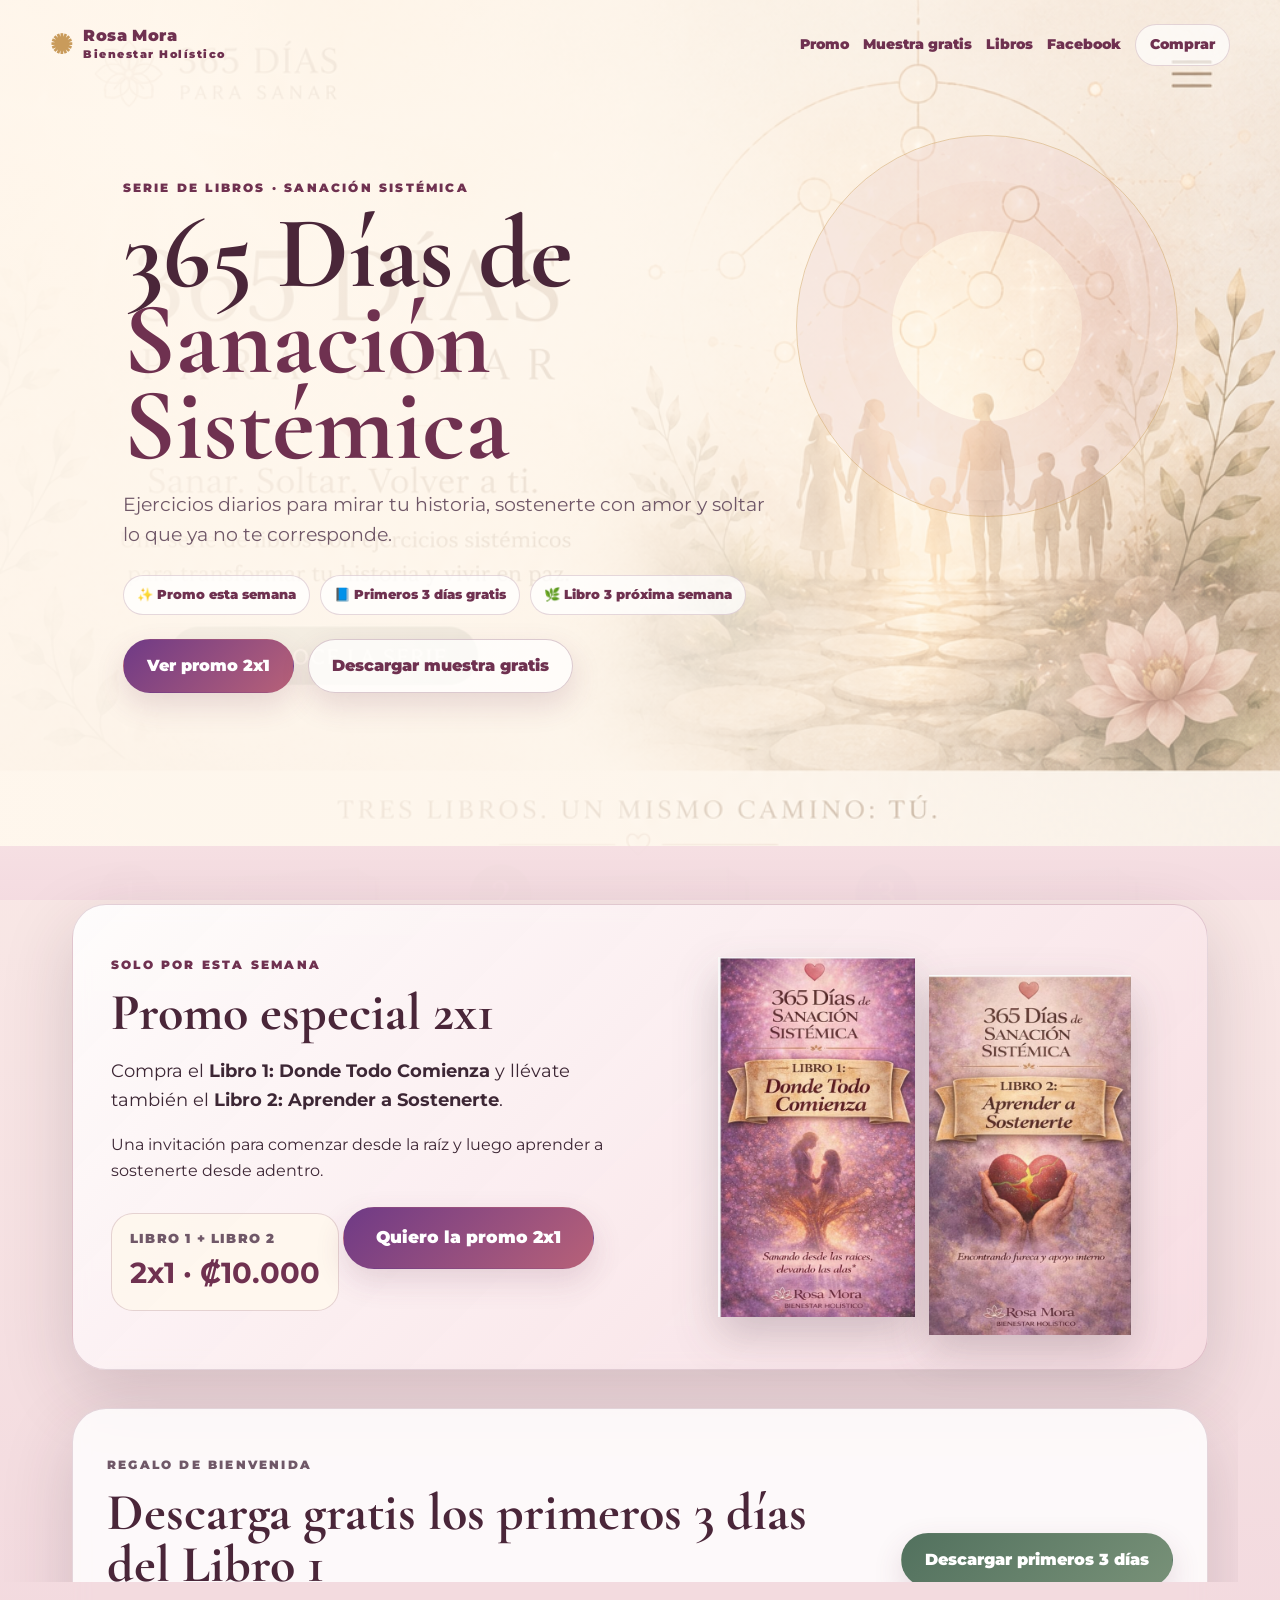
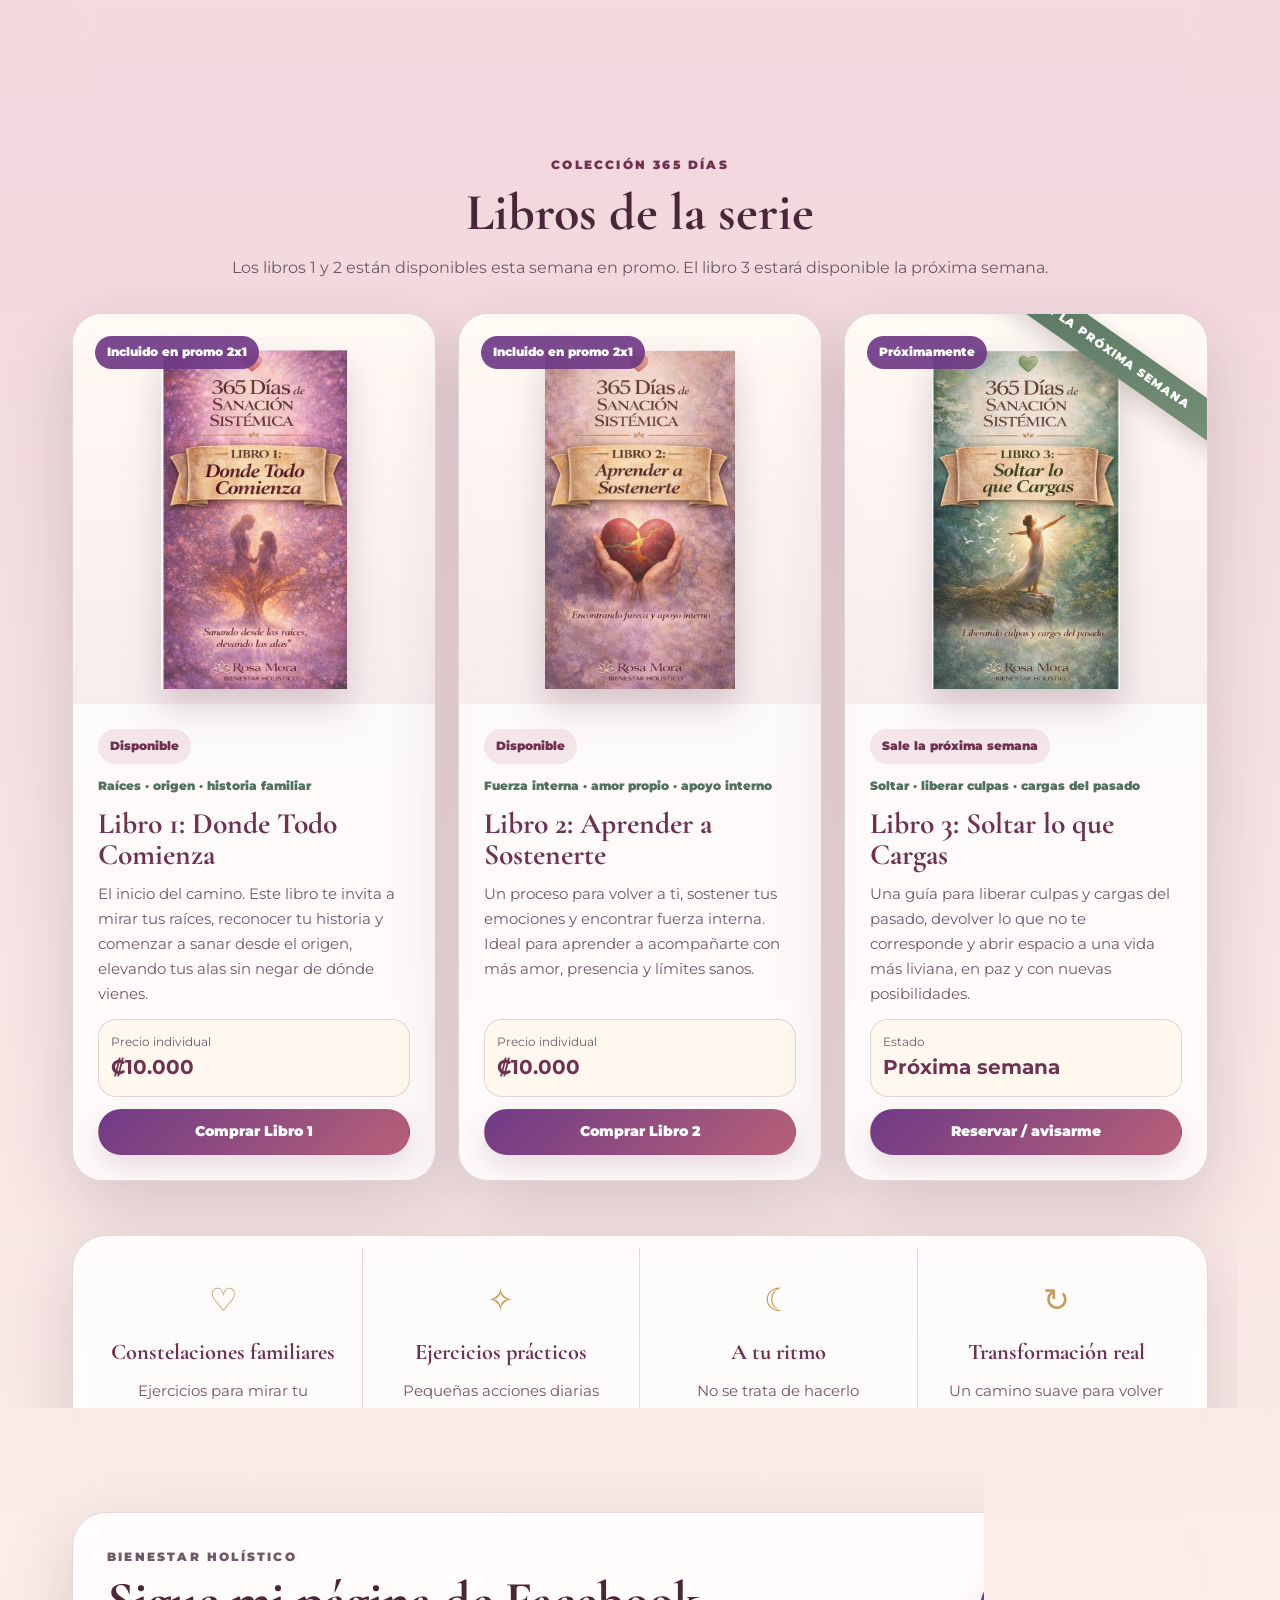
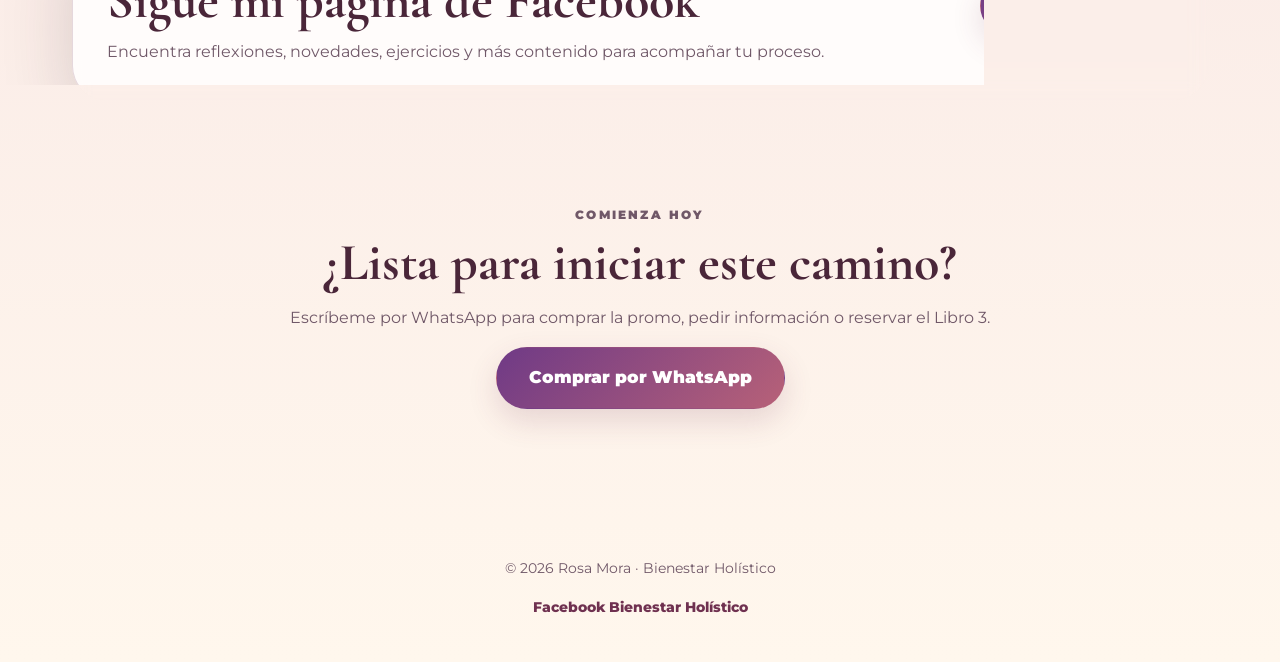
==== index.html @ e64aa554 "Add files via upload" ====
<!DOCTYPE html>
<html lang="es">
<head>
  <meta charset="UTF-8" />
  <meta name="viewport" content="width=device-width, initial-scale=1.0" />
  <title>365 Días de Sanación Sistémica | Rosa Mora</title>
  <link rel="preconnect" href="https://fonts.googleapis.com">
  <link rel="preconnect" href="https://fonts.gstatic.com" crossorigin>
  <link href="https://fonts.googleapis.com/css2?family=Cormorant+Garamond:wght@600;700&family=Montserrat:wght@400;500;600;700;800&display=swap" rel="stylesheet">
  <link rel="stylesheet" href="styles.css" />
</head>
<body>
  <header class="hero" id="inicio">
    <nav class="topbar">
      <div class="brand"><span class="brand-icon">✺</span><span>Rosa Mora<br><small>Bienestar Holístico</small></span></div>
      <div class="nav-links">
        <a href="#promo">Promo</a>
        <a href="#muestra">Muestra gratis</a>
        <a href="#libros">Libros</a>
        <a href="#facebook">Facebook</a>
        <a href="#comprar" class="nav-cta">Comprar</a>
      </div>
    </nav>

    <section class="hero-content">
      <p class="eyebrow">Serie de libros · Sanación sistémica</p>
      <h1>365 Días de<br><span>Sanación Sistémica</span></h1>
      <p class="subtitle">Ejercicios diarios para mirar tu historia, sostenerte con amor y soltar lo que ya no te corresponde.</p>
      <div class="hero-badges">
        <span>✨ Promo esta semana</span>
        <span>📘 Primeros 3 días gratis</span>
        <span>🌿 Libro 3 próxima semana</span>
      </div>
      <div class="hero-actions">
        <a href="#promo" class="btn primary">Ver promo 2x1</a>
        <a href="assets/primeros-3-dias-libro1.pdf" download class="btn soft">Descargar muestra gratis</a>
      </div>
    </section>
  </header>

  <main>
    <section id="promo" class="promo-section section-card">
      <div class="promo-copy">
        <p class="eyebrow">Solo por esta semana</p>
        <h2>Promo especial 2x1</h2>
        <p class="promo-main">Compra el <strong>Libro 1: Donde Todo Comienza</strong> y llévate también el <strong>Libro 2: Aprender a Sostenerte</strong>.</p>
        <p>Una invitación para comenzar desde la raíz y luego aprender a sostenerte desde adentro.</p>
        <div class="promo-price"><span>Libro 1 + Libro 2</span><strong>2x1 · ₡10.000</strong></div>
        <a id="promoWhatsapp" class="btn primary large" target="_blank" rel="noopener">Quiero la promo 2x1</a>
      </div>
      <div class="promo-books">
        <img src="assets/libro1.png" alt="Portada Libro 1: Donde Todo Comienza">
        <img src="assets/libro2.png" alt="Portada Libro 2: Aprender a Sostenerte">
      </div>
    </section>

    <section id="muestra" class="sample-section section-card">
      <div>
        <p class="eyebrow">Regalo de bienvenida</p>
        <h2>Descarga gratis los primeros 3 días del Libro 1</h2>
        <p>Esta semana tienes disponibles los primeros 3 días de <strong>Donde Todo Comienza</strong>, para que conozcas el proceso y empieces este camino de sanación a tu ritmo.</p>
      </div>
      <a class="btn download" href="assets/primeros-3-dias-libro1.pdf" download>Descargar primeros 3 días</a>
    </section>

    <section class="section-heading" id="libros">
      <p class="eyebrow">Colección 365 días</p>
      <h2>Libros de la serie</h2>
      <p>Los libros 1 y 2 están disponibles esta semana en promo. El libro 3 estará disponible la próxima semana.</p>
    </section>

    <section class="books-grid" id="booksGrid" aria-label="Catálogo de libros"></section>

    <section id="beneficios" class="benefits section-card">
      <article><span>♡</span><h3>Constelaciones familiares</h3><p>Ejercicios para mirar tu historia con amor y respeto.</p></article>
      <article><span>✧</span><h3>Ejercicios prácticos</h3><p>Pequeñas acciones diarias para integrar cada tema.</p></article>
      <article><span>☾</span><h3>A tu ritmo</h3><p>No se trata de hacerlo perfecto, sino de hacerlo real.</p></article>
      <article><span>↻</span><h3>Transformación real</h3><p>Un camino suave para volver a ti.</p></article>
    </section>

    <section id="facebook" class="facebook-section section-card">
      <div>
        <p class="eyebrow">Bienestar Holístico</p>
        <h2>Sigue mi página de Facebook</h2>
        <p>Encuentra reflexiones, novedades, ejercicios y más contenido para acompañar tu proceso.</p>
      </div>
      <a class="btn facebook facebookLink" href="https://www.facebook.com/encuentrabienestarsantaana/" target="_blank" rel="noopener">Visitar Facebook</a>
    </section>

    <section id="comprar" class="contact">
      <p class="eyebrow">Comienza hoy</p>
      <h2>¿Lista para iniciar este camino?</h2>
      <p>Escríbeme por WhatsApp para comprar la promo, pedir información o reservar el Libro 3.</p>
      <a id="mainWhatsapp" class="btn primary large" target="_blank" rel="noopener">Comprar por WhatsApp</a>
    </section>
  </main>

  <footer>
    <p>© 2026 Rosa Mora · Bienestar Holístico</p>
    <p><a class="facebookLink footer-link" href="https://www.facebook.com/encuentrabienestarsantaana/" target="_blank" rel="noopener">Facebook Bienestar Holístico</a></p>
  </footer>

  <script src="app.js"></script>
</body>
</html>
---- styles.css ----
:root{
  --cream:#fff7ed; --paper:#fffaf3; --blush:#f0d0d5; --rose:#b76178; --rose-dark:#6f3150;
  --purple:#6f3a86; --sage:#789178; --sage-dark:#52715e; --gold:#c99b5b; --ink:#3d2735; --muted:#705868;
  --card:rgba(255,255,255,.82); --line:rgba(111,49,80,.18); --shadow:0 24px 70px rgba(61,39,53,.18);
}
*{box-sizing:border-box} html{scroll-behavior:smooth} body{margin:0;font-family:Montserrat,Arial,sans-serif;color:var(--ink);line-height:1.65;background:linear-gradient(180deg,#fff7ed,#f2d8de 45%,#fff7ed)}
body:before{content:"";position:fixed;inset:0;z-index:-2;background:url('assets/fondo-365-dias.png') top center/cover no-repeat;opacity:.18}
body:after{content:"";position:fixed;inset:0;z-index:-1;background:radial-gradient(circle at 15% 8%,rgba(255,255,255,.78),transparent 30%),linear-gradient(180deg,rgba(255,247,237,.70),rgba(255,247,237,.94) 55%,rgba(243,218,224,.9));pointer-events:none}
a{color:inherit} h1,h2,h3{font-family:'Cormorant Garamond',serif}
.hero{min-height:94vh;position:relative;padding:24px;overflow:hidden;background:linear-gradient(90deg,rgba(255,247,237,.96) 0%,rgba(255,247,237,.85) 48%,rgba(255,247,237,.30) 100%),url('assets/fondo-365-dias.png') center top/cover no-repeat}
.hero:after{content:"";position:absolute;right:8%;top:16%;width:380px;height:380px;border:1px solid rgba(201,155,91,.45);border-radius:50%;box-shadow:inset 0 0 0 45px rgba(255,255,255,.12),inset 0 0 0 95px rgba(183,97,120,.10)}
.topbar{max-width:1180px;margin:auto;display:flex;align-items:center;justify-content:space-between;gap:20px;position:relative;z-index:2}.brand{display:flex;align-items:center;gap:10px;color:var(--rose-dark);font-weight:900;letter-spacing:.4px;line-height:1.05}.brand small{font-size:.68rem;letter-spacing:1.5px}.brand-icon{color:var(--gold);font-size:1.7rem}.nav-links{display:flex;gap:14px;flex-wrap:wrap;align-items:center}.nav-links a{text-decoration:none;font-weight:900;color:var(--rose-dark);font-size:.9rem}.nav-cta{border:1px solid var(--line);background:rgba(255,255,255,.66);border-radius:999px;padding:8px 14px}
.hero-content{max-width:760px;margin:112px auto 40px 8%;position:relative;z-index:2}.eyebrow{text-transform:uppercase;letter-spacing:2.2px;color:var(--rose-dark);font-size:.75rem;font-weight:900}h1{font-size:clamp(3.4rem,8vw,6.7rem);line-height:.84;margin:8px 0 22px;color:#4a2639}h1 span{color:var(--rose-dark)}.subtitle{font-size:1.16rem;max-width:650px;color:var(--muted)}.hero-badges{display:flex;gap:10px;flex-wrap:wrap;margin:24px 0}.hero-badges span{background:rgba(255,255,255,.76);border:1px solid var(--line);border-radius:999px;padding:8px 13px;font-size:.82rem;font-weight:900;color:var(--rose-dark)}.hero-actions{display:flex;gap:14px;flex-wrap:wrap;margin-top:18px}
.btn{display:inline-flex;align-items:center;justify-content:center;text-decoration:none;border-radius:999px;padding:13px 23px;font-weight:900;border:1px solid transparent;box-shadow:0 12px 30px rgba(111,49,80,.16);transition:.2s}.btn:hover{transform:translateY(-2px);box-shadow:var(--shadow)}.primary{background:linear-gradient(135deg,var(--purple),var(--rose));color:white}.soft{background:rgba(255,255,255,.72);color:var(--rose-dark);border-color:rgba(111,49,80,.25)}.download{background:linear-gradient(135deg,var(--sage-dark),var(--sage));color:white}.large{padding:16px 32px;font-size:1.05rem}.small{padding:10px 16px;font-size:.88rem}
main{max-width:1180px;margin:auto;padding:58px 22px}.section-card{background:var(--card);border:1px solid var(--line);border-radius:34px;box-shadow:var(--shadow);backdrop-filter:blur(8px)}.promo-section{display:grid;grid-template-columns:1.05fr .95fr;gap:28px;align-items:center;padding:38px;margin-bottom:38px;background:linear-gradient(135deg,rgba(255,255,255,.86),rgba(247,220,226,.80))}.promo-section h2,.sample-section h2,.facebook-section h2,.contact h2,.section-heading h2{font-size:clamp(2.1rem,5vw,3.25rem);line-height:1;margin:8px 0 12px;color:#4a2639}.promo-main{font-size:1.1rem}.promo-price{display:inline-grid;gap:0;background:rgba(255,247,237,.86);border:1px solid var(--line);border-radius:22px;padding:14px 18px;margin:12px 0 20px}.promo-price span{font-size:.8rem;font-weight:900;color:var(--muted);text-transform:uppercase;letter-spacing:1.2px}.promo-price strong{font-size:1.8rem;color:var(--rose-dark)}.promo-books{display:flex;justify-content:center;align-items:flex-end;gap:14px}.promo-books img{height:360px;max-width:48%;object-fit:contain;filter:drop-shadow(0 18px 22px rgba(61,39,53,.22))}.promo-books img:nth-child(2){transform:translateY(18px)}
.sample-section{display:grid;grid-template-columns:1.3fr auto;gap:22px;align-items:center;padding:34px;margin-bottom:44px}.sample-section p{color:var(--muted)}.section-heading{text-align:center;max-width:820px;margin:0 auto 32px}.section-heading p:not(.eyebrow){color:var(--muted)}
.books-grid{display:grid;grid-template-columns:repeat(3,1fr);gap:22px;margin-bottom:54px}.book-card{background:rgba(255,255,255,.82);border:1px solid var(--line);border-radius:30px;overflow:hidden;box-shadow:var(--shadow);display:flex;flex-direction:column;position:relative}.book-card.coming-soon:after{content:"SALE LA PRÓXIMA SEMANA";position:absolute;top:18px;right:-48px;background:linear-gradient(135deg,var(--sage-dark),var(--sage));color:#fff;padding:8px 48px;font-size:.72rem;font-weight:900;letter-spacing:.8px;transform:rotate(35deg);box-shadow:0 8px 22px rgba(61,39,53,.20)}.book-image-wrap{min-height:390px;padding:30px 26px 10px;display:flex;align-items:center;justify-content:center;background:linear-gradient(180deg,rgba(255,250,243,.92),rgba(240,208,213,.34));position:relative}.book-image-wrap img{max-width:100%;height:340px;object-fit:contain;filter:drop-shadow(0 18px 18px rgba(61,39,53,.20))}.book-badge{position:absolute;left:22px;top:22px;background:rgba(111,58,134,.92);color:#fff;border-radius:999px;padding:7px 12px;font-size:.72rem;font-weight:900;z-index:1}.book-content{padding:25px;display:flex;flex-direction:column;gap:12px;flex:1}.book-status{align-self:flex-start;background:rgba(183,97,120,.14);color:var(--rose-dark);border-radius:999px;padding:7px 12px;font-size:.78rem;font-weight:900}.book-theme{font-size:.78rem;font-weight:900;color:var(--sage-dark)}.book-content h3{font-size:1.85rem;line-height:1.05;margin:0;color:var(--rose-dark)}.book-content p{margin:0;color:var(--muted);font-size:.94rem}.prices{display:grid;grid-template-columns:1fr;gap:10px;margin-top:auto}.prices div{background:rgba(255,247,237,.88);border:1px solid var(--line);border-radius:18px;padding:12px}.prices small{display:block;color:var(--muted);font-size:.75rem}.prices strong{color:var(--rose-dark);font-size:1.25rem}
.benefits{display:grid;grid-template-columns:repeat(4,1fr);gap:0;margin:0 0 45px;padding:12px}.benefits article{padding:26px;text-align:center;border-right:1px solid var(--line)}.benefits article:last-child{border-right:0}.benefits span{font-size:2rem;color:var(--gold)}.benefits h3{font-size:1.4rem;color:var(--rose-dark);margin:8px 0}.benefits p{margin:0;color:var(--muted);font-size:.92rem}.facebook-section{display:grid;grid-template-columns:1.3fr auto;gap:24px;align-items:center;padding:34px;margin:0 0 45px}.facebook-section p{color:var(--muted);margin:0}.btn.facebook{background:linear-gradient(135deg,#6f3a86,#b76178);color:white;white-space:nowrap}.contact{text-align:center;max-width:820px;margin:0 auto;padding:48px 24px}.contact p{color:var(--muted)}footer{text-align:center;padding:28px;color:var(--muted);font-size:.9rem}.footer-link{color:var(--rose-dark);font-weight:800;text-decoration:none}
@media(max-width:900px){.hero-content{margin-left:auto;text-align:center}.hero-actions,.hero-badges{justify-content:center}.promo-section,.sample-section,.facebook-section{grid-template-columns:1fr;text-align:center}.books-grid{grid-template-columns:1fr}.benefits{grid-template-columns:1fr 1fr}.benefits article:nth-child(2){border-right:0}.benefits article{border-bottom:1px solid var(--line)}.topbar{flex-direction:column}.nav-links{justify-content:center}.promo-books img{height:300px}.btn.facebook{white-space:normal}}
@media(max-width:560px){.hero{padding:18px}.nav-links{gap:10px}.benefits{grid-template-columns:1fr}.benefits article{border-right:0}.book-image-wrap{min-height:320px}.book-image-wrap img{height:285px}.promo-books{gap:6px}.promo-books img{height:235px}.sample-section,.promo-section{padding:26px 18px}}
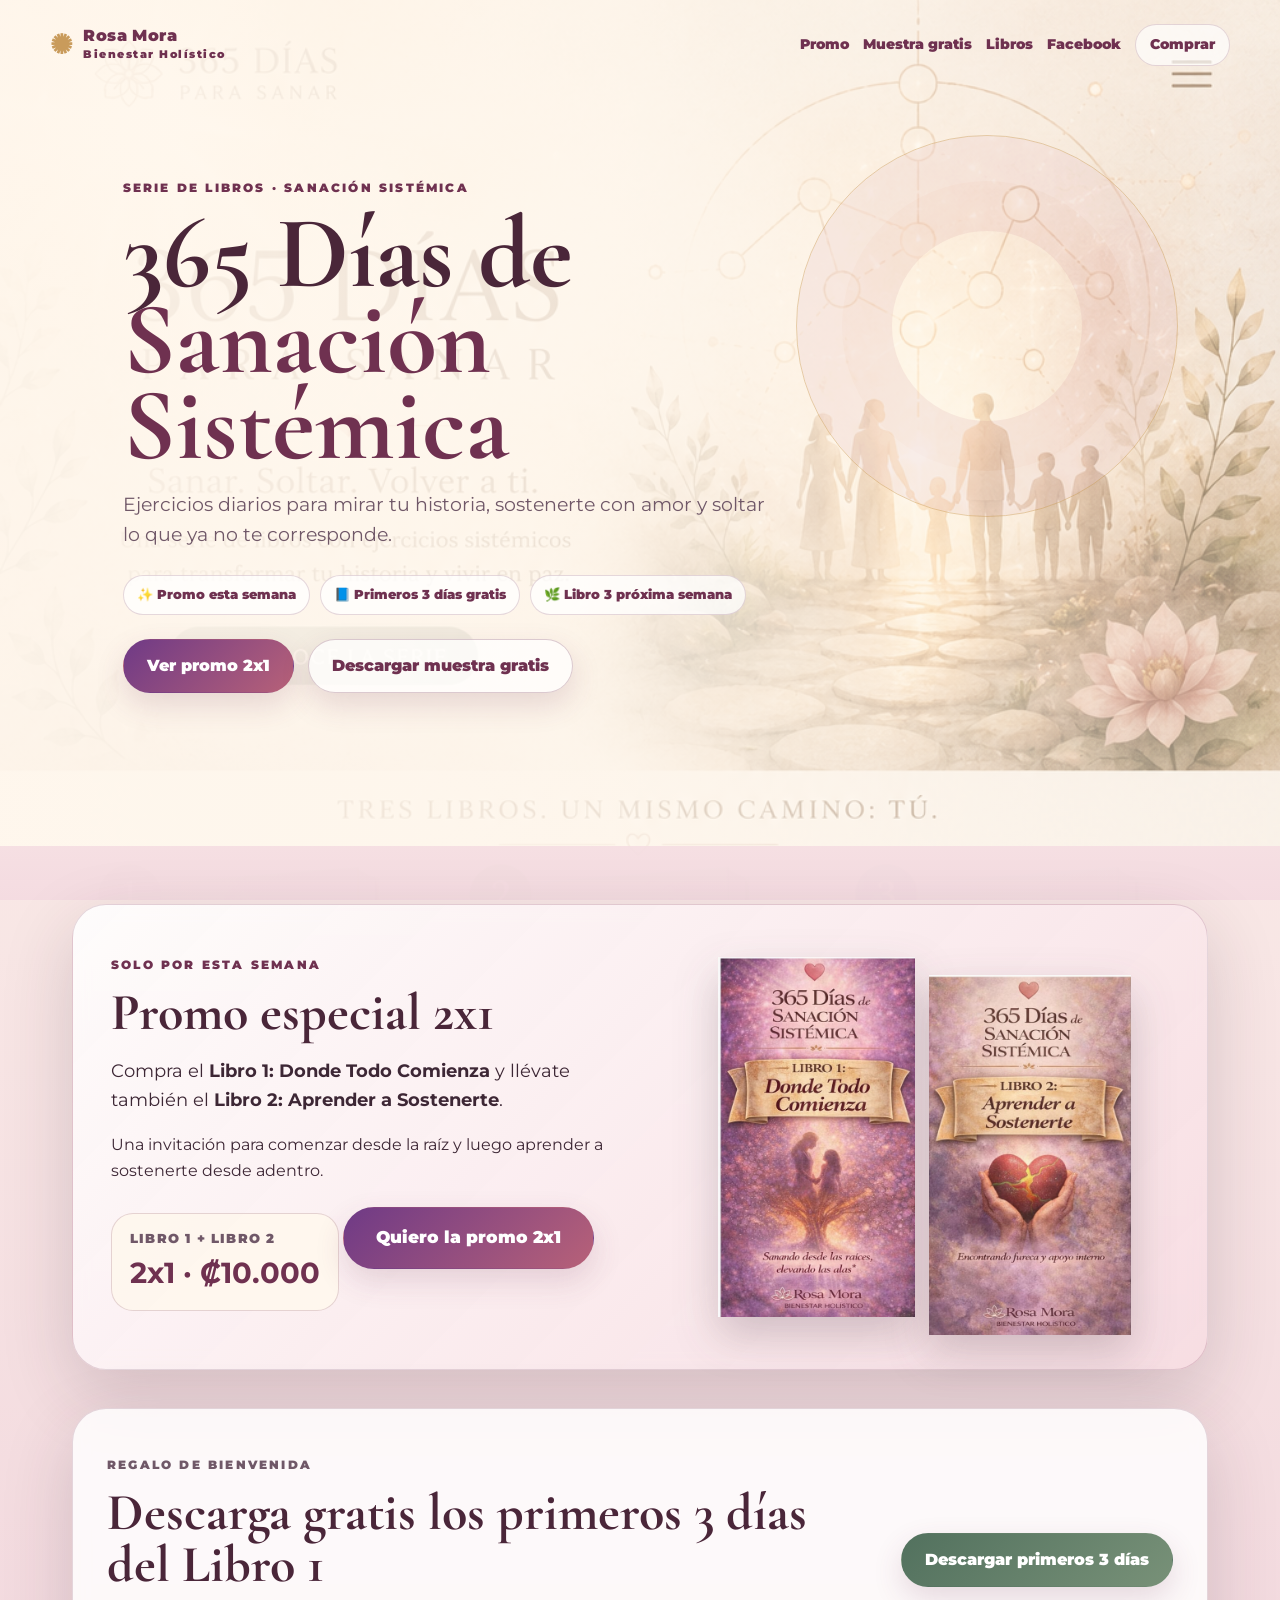
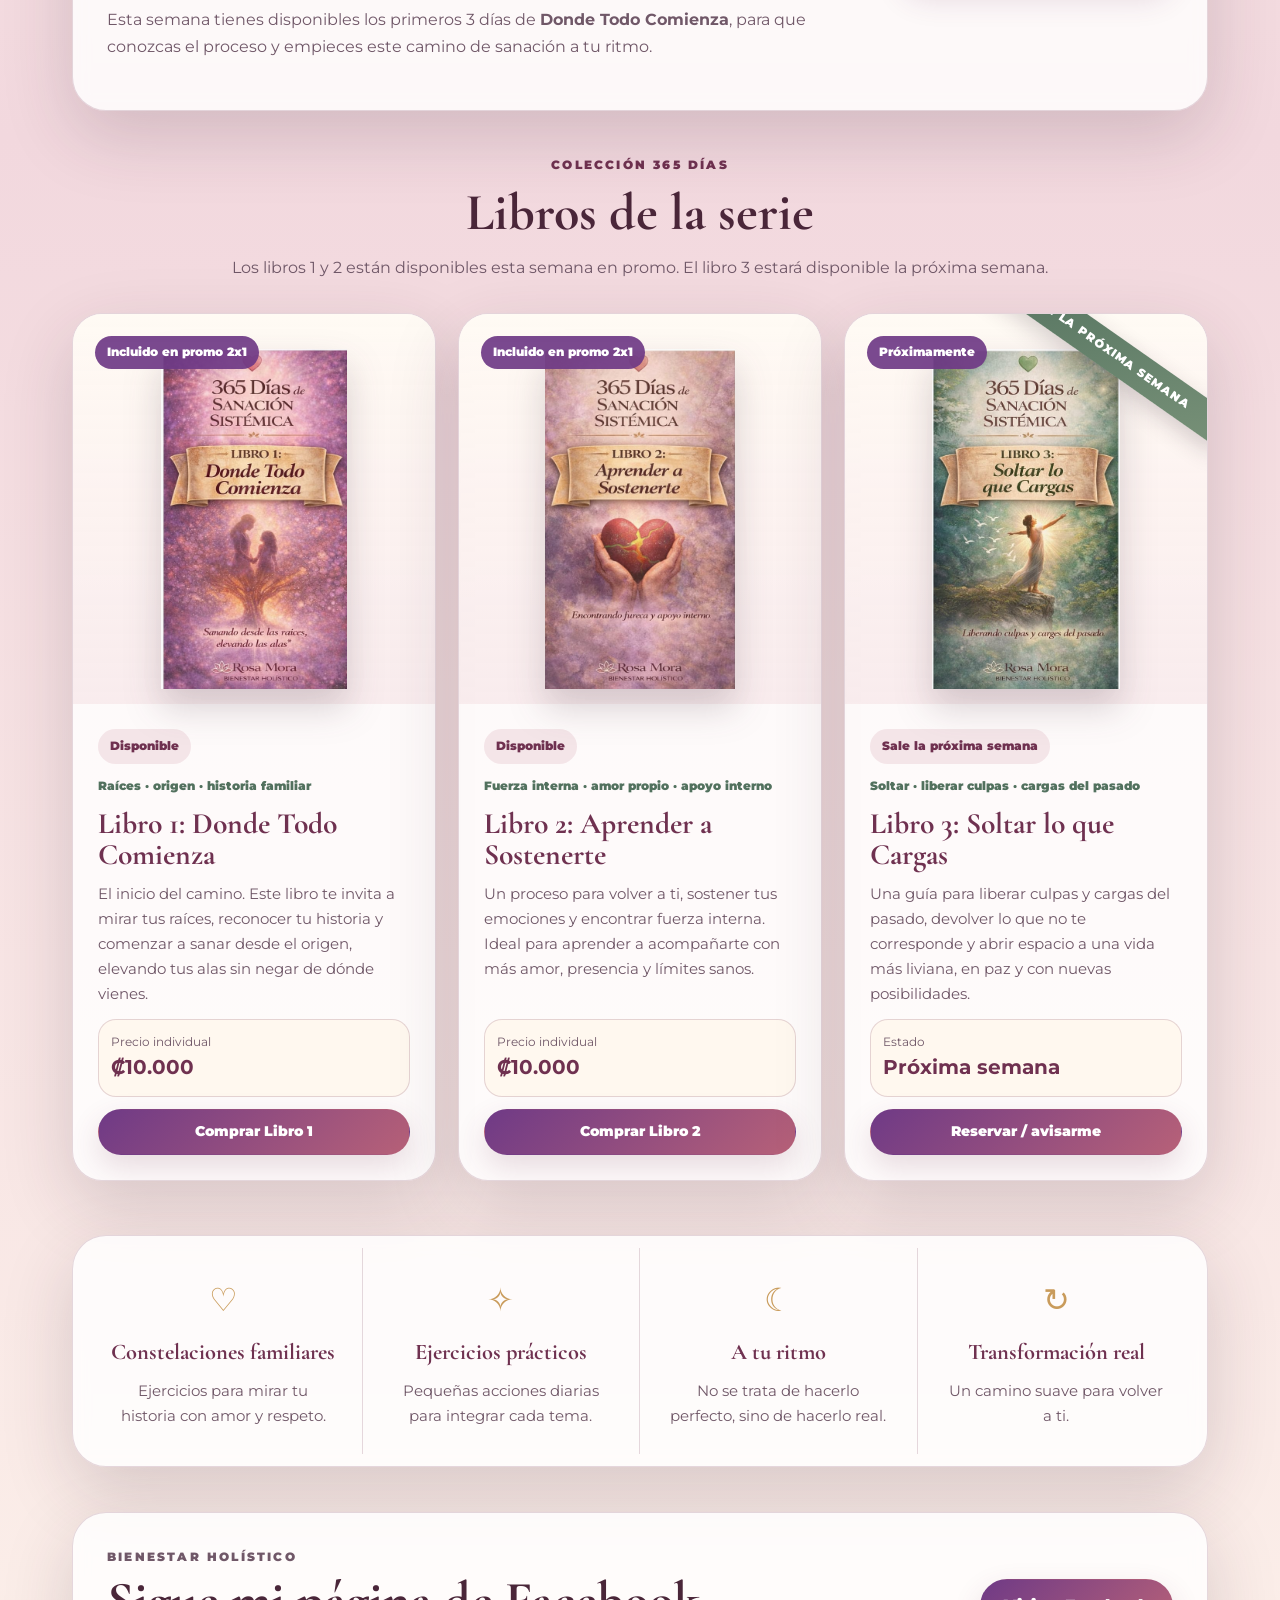
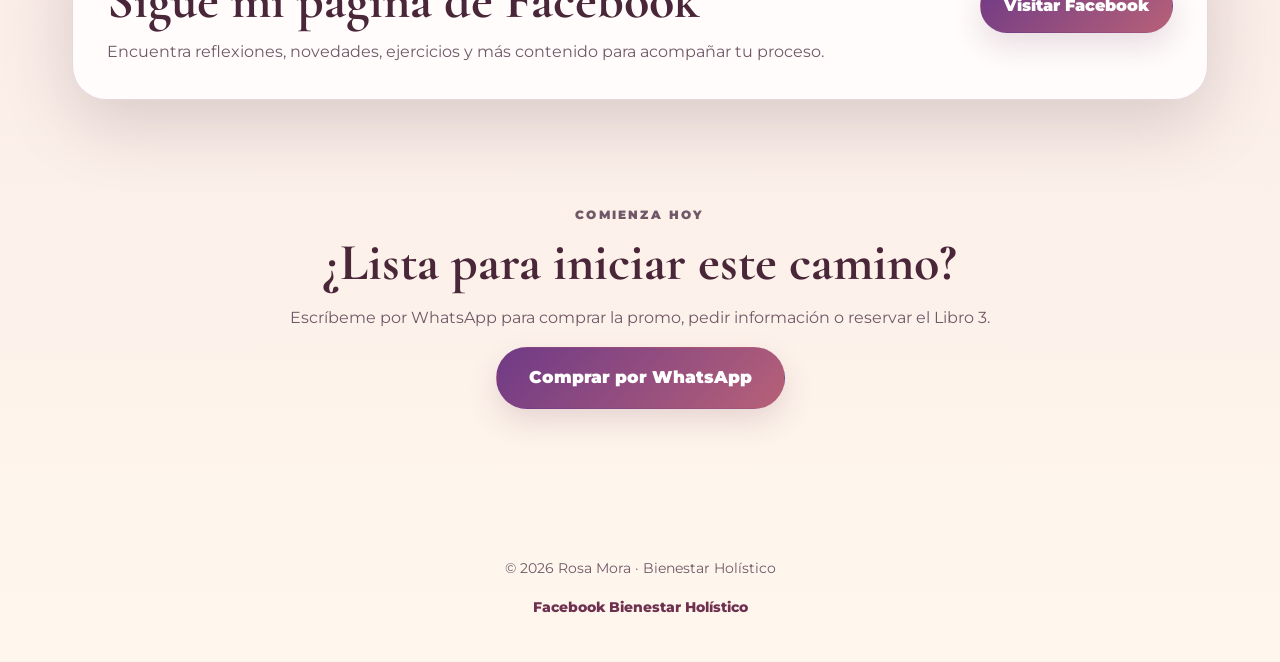
==== commit 7b873a7b: "Add files via upload" ====
--- a/index.html
+++ b/index.html
@@ -33,7 +33,7 @@
       </div>
       <div class="hero-actions">
         <a href="#promo" class="btn primary">Ver promo 2x1</a>
-        <a href="assets/primeros-3-dias-libro1.pdf" download class="btn soft">Descargar muestra gratis</a>
+        <a href="https://github.com/rosmorro/bienestarholistico-365-dias-para-sanar-/blob/main/Libro%201%20-%20Primeros%203%20Dias%20-%20Donde%20todo%20Comienza_compressed.pdf" download class="btn soft">Descargar muestra gratis</a>
       </div>
     </section>
   </header>
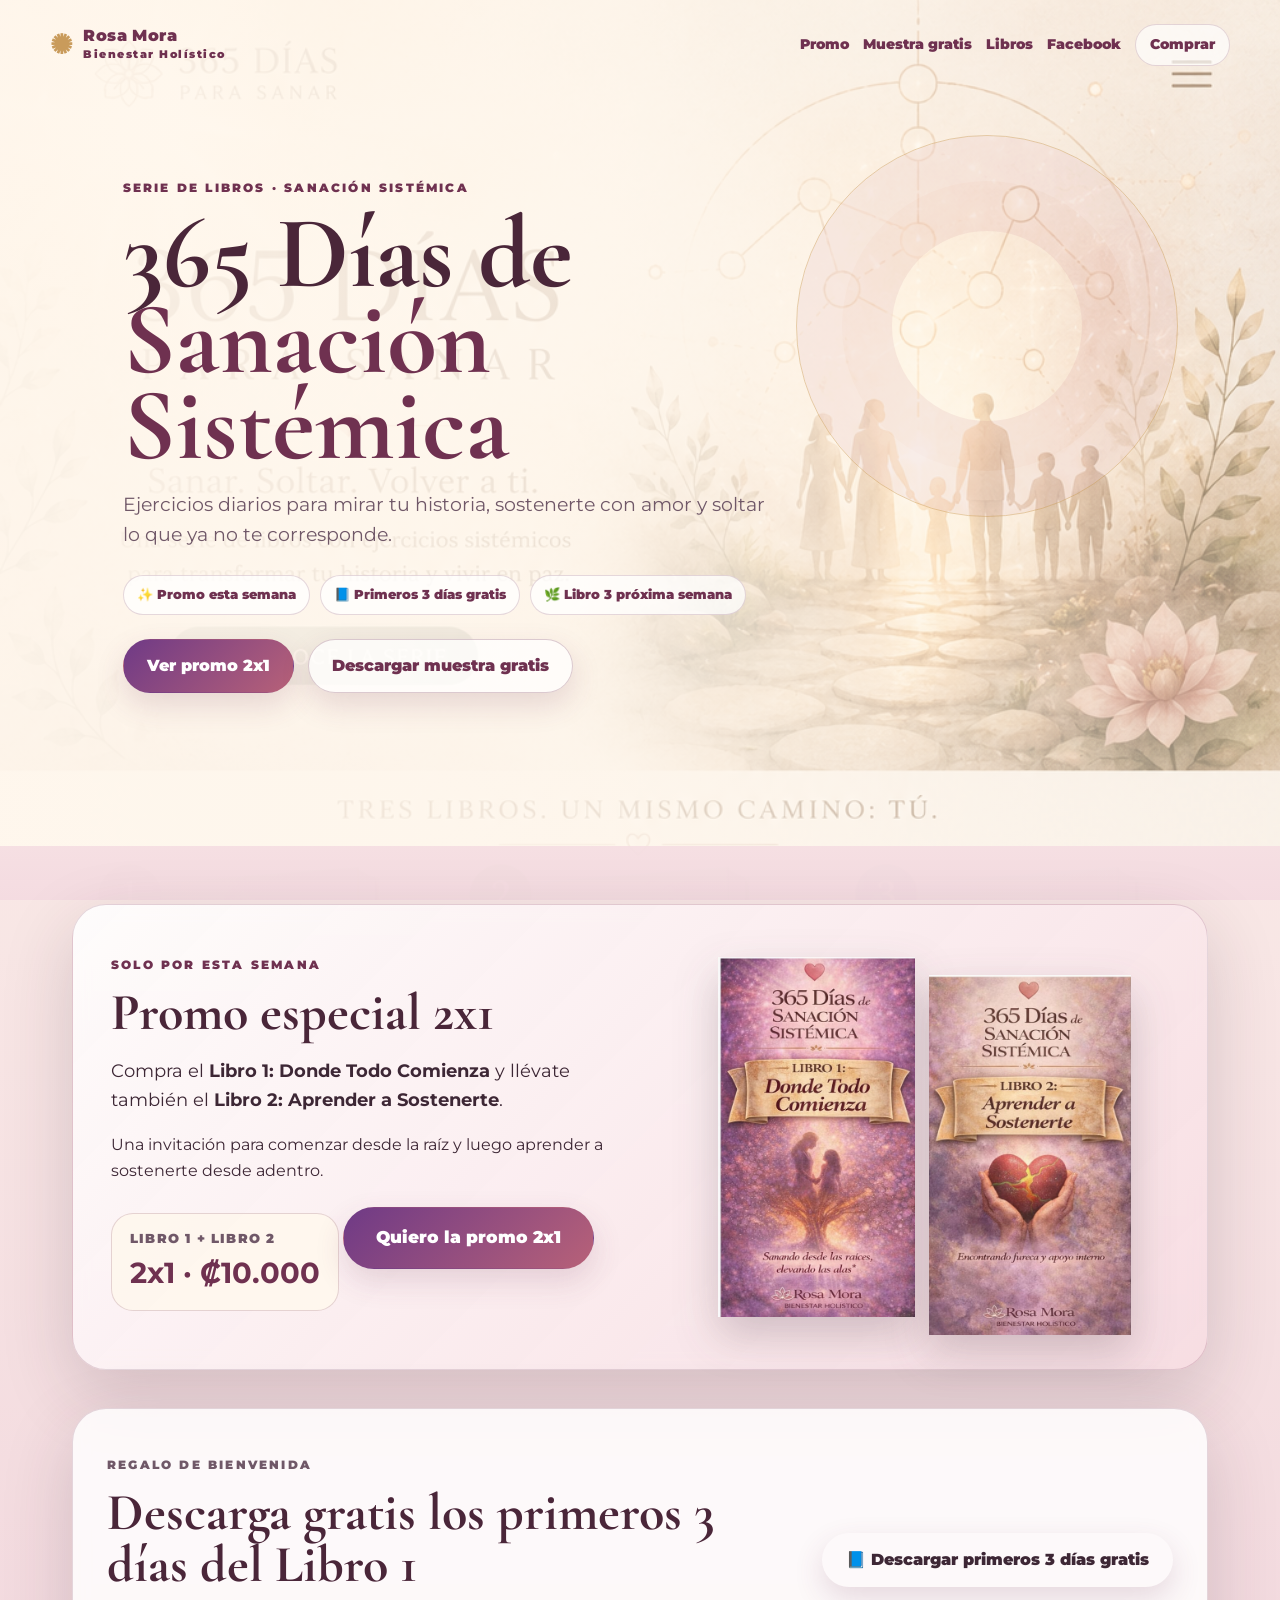
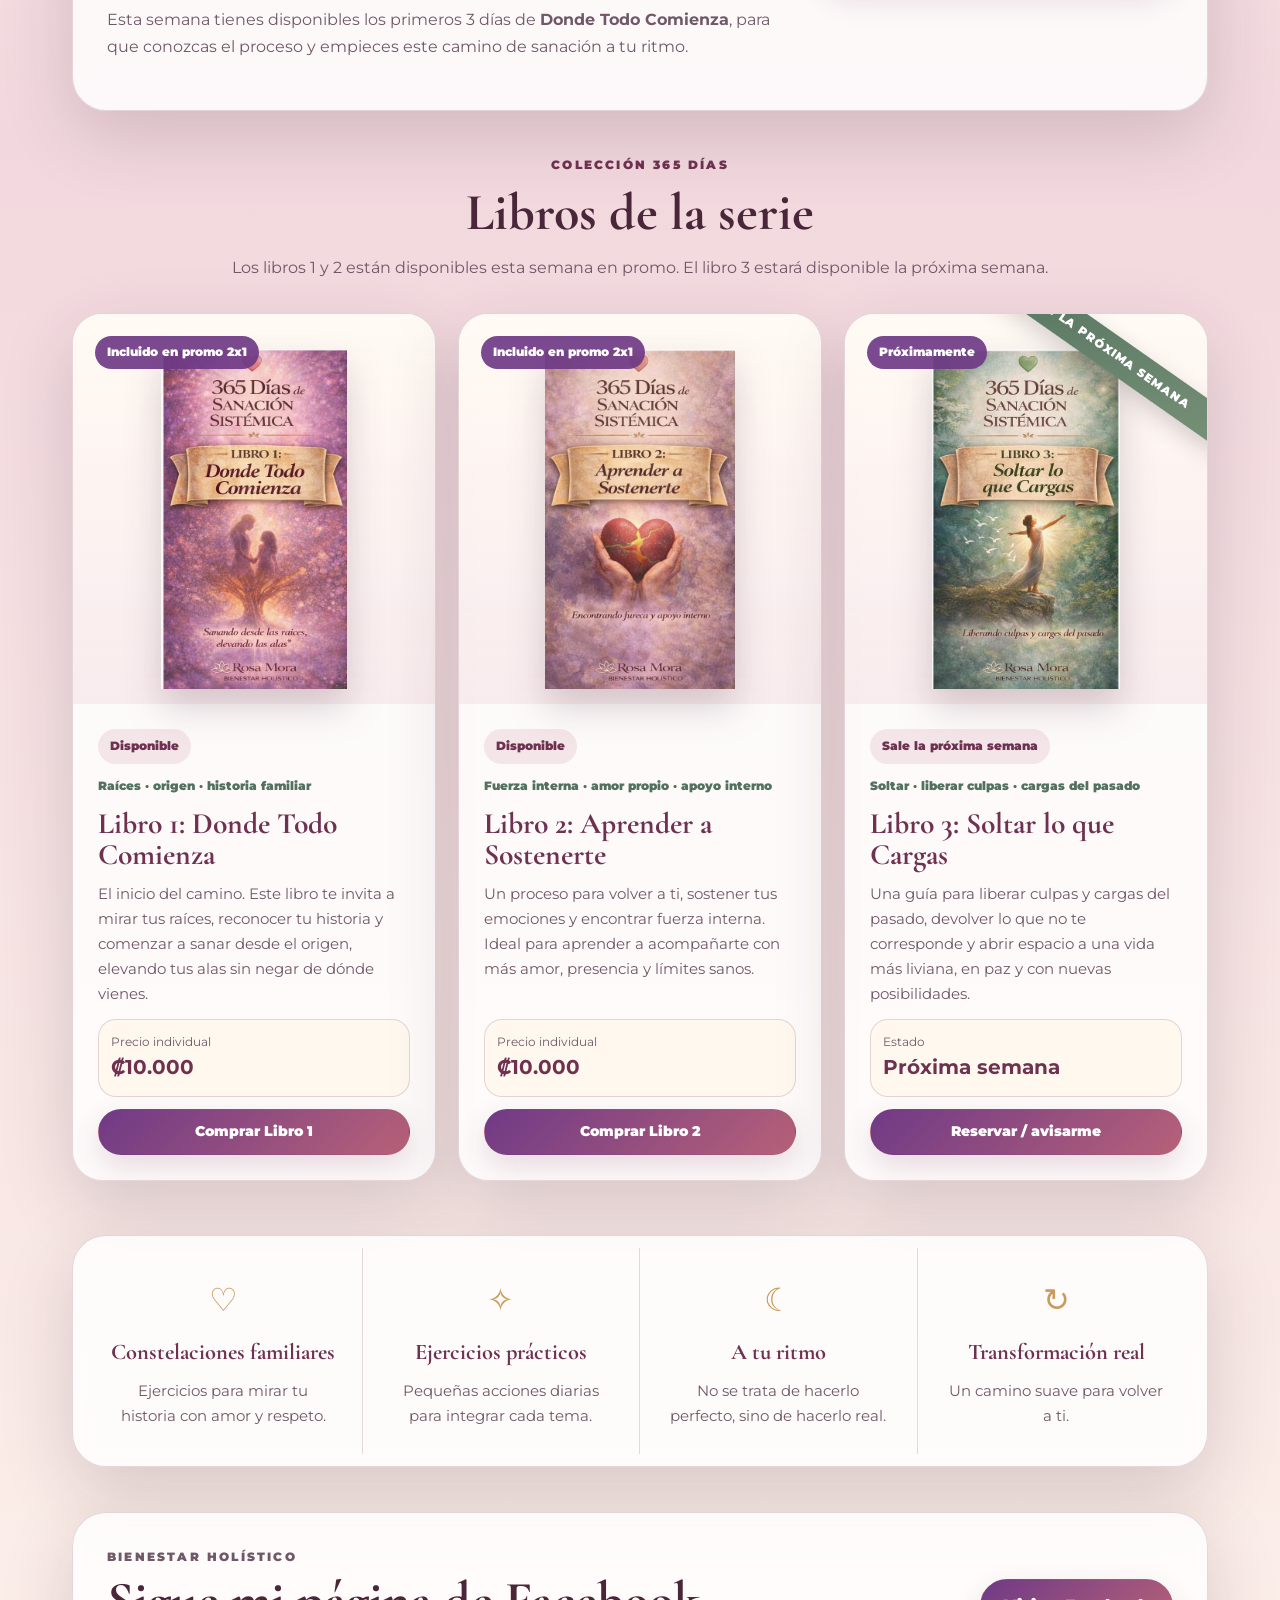
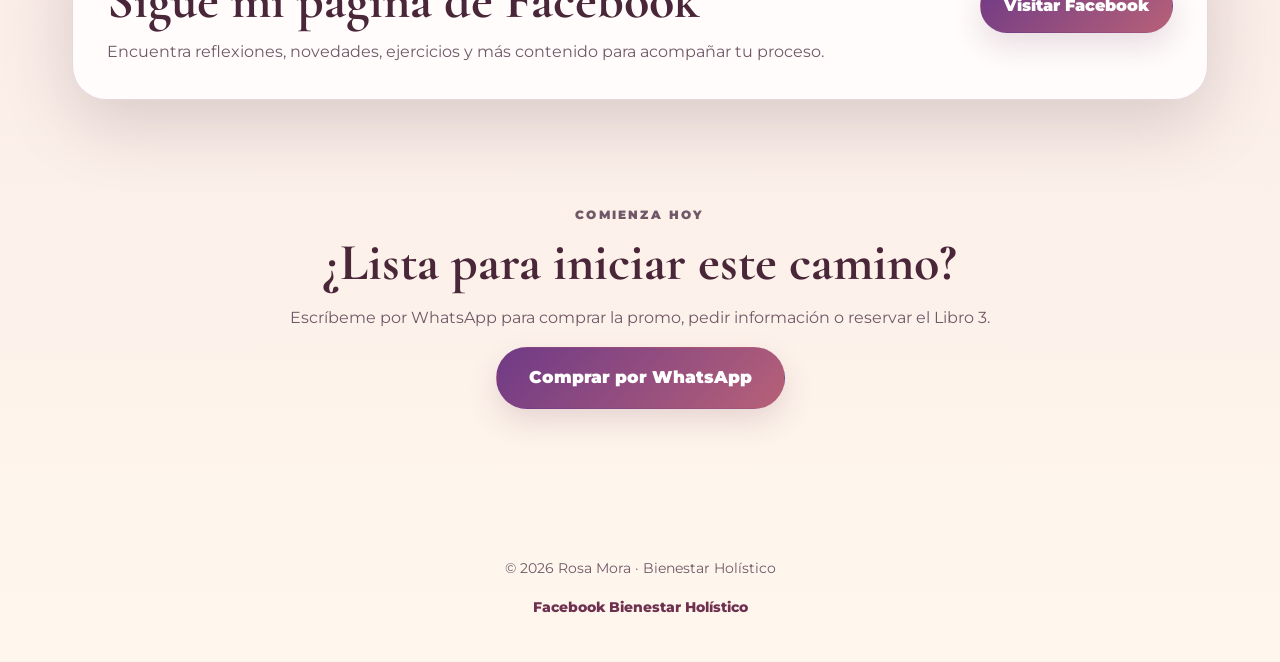
==== commit 06ea4169: "Add files via upload" ====
--- a/index.html
+++ b/index.html
@@ -60,7 +60,9 @@
         <h2>Descarga gratis los primeros 3 días del Libro 1</h2>
         <p>Esta semana tienes disponibles los primeros 3 días de <strong>Donde Todo Comienza</strong>, para que conozcas el proceso y empieces este camino de sanación a tu ritmo.</p>
       </div>
-      <a class="btn download" href="assets/primeros-3-dias-libro1.pdf" download>Descargar primeros 3 días</a>
+      <a href="./muestralibro1.pdf" download="Libro1-Primeros-3-Dias.pdf" class="btn">
+  📘 Descargar primeros 3 días gratis
+</a>
     </section>
 
     <section class="section-heading" id="libros">
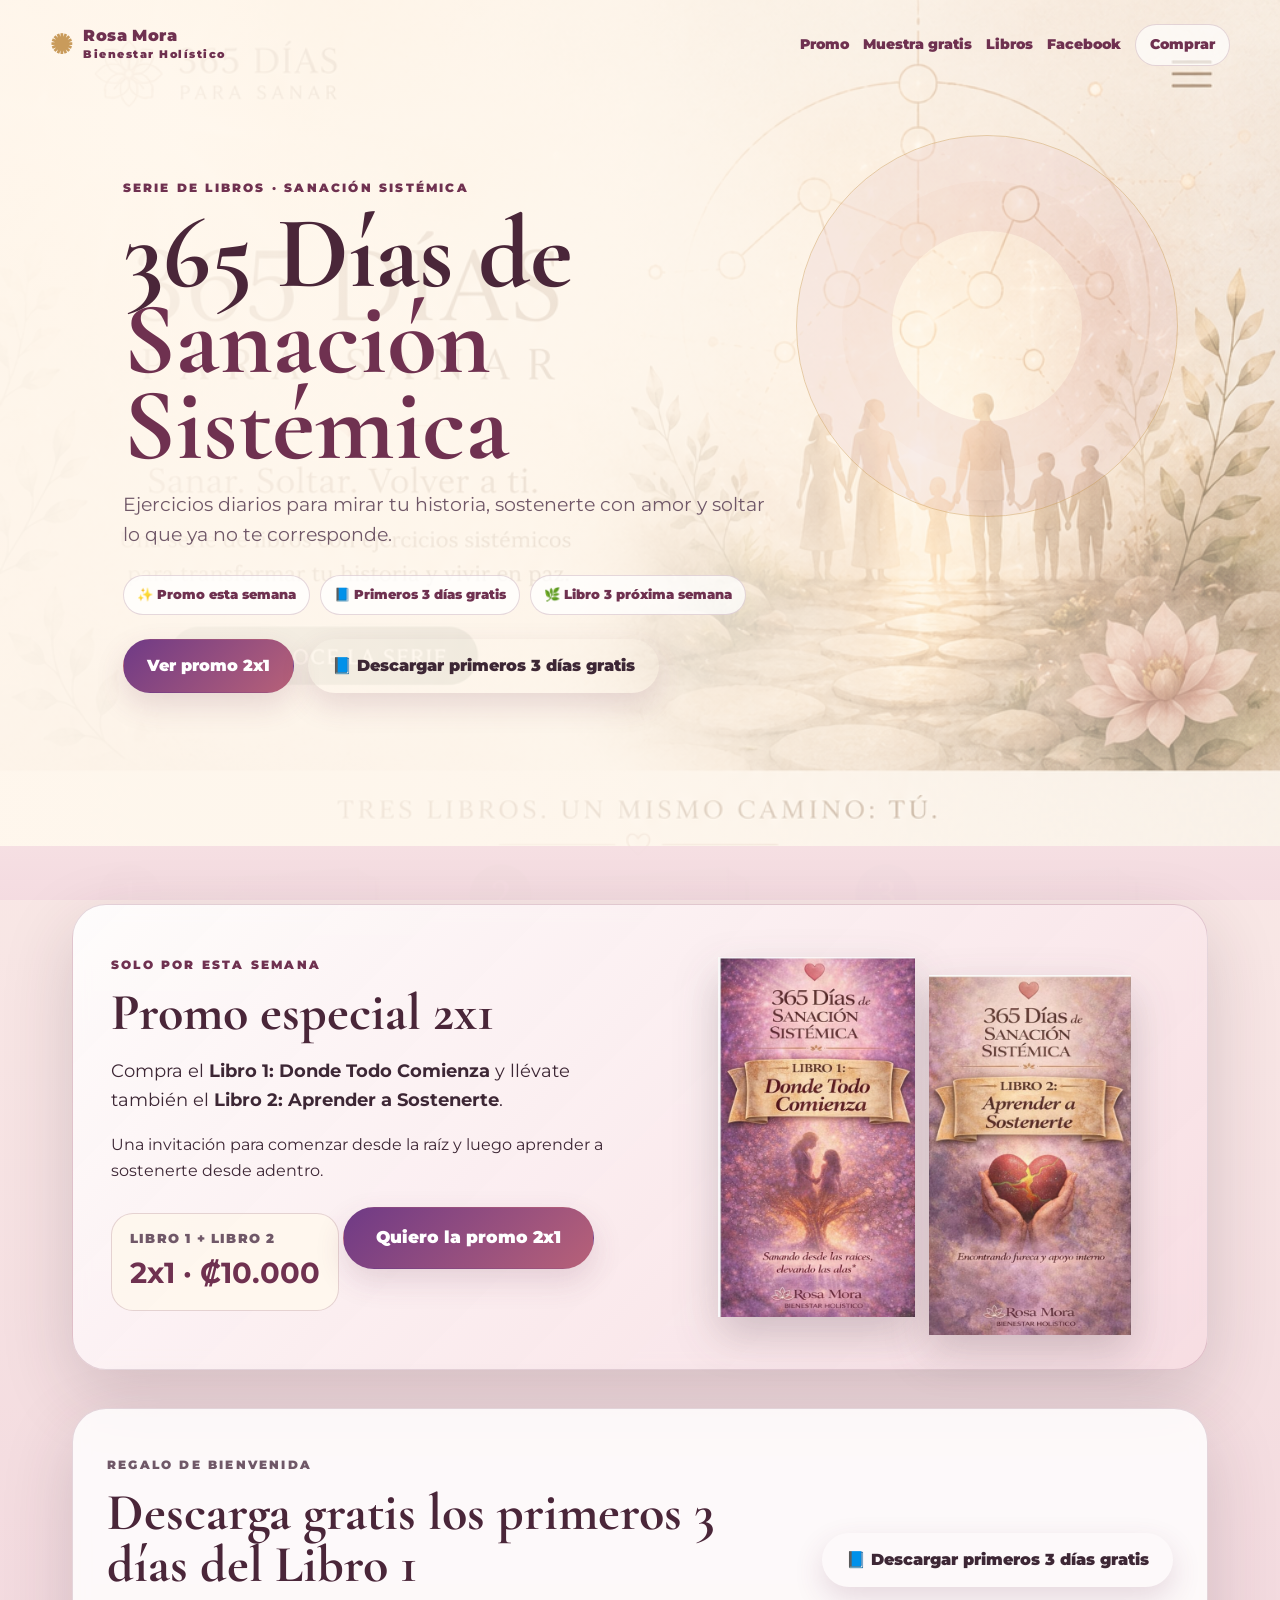
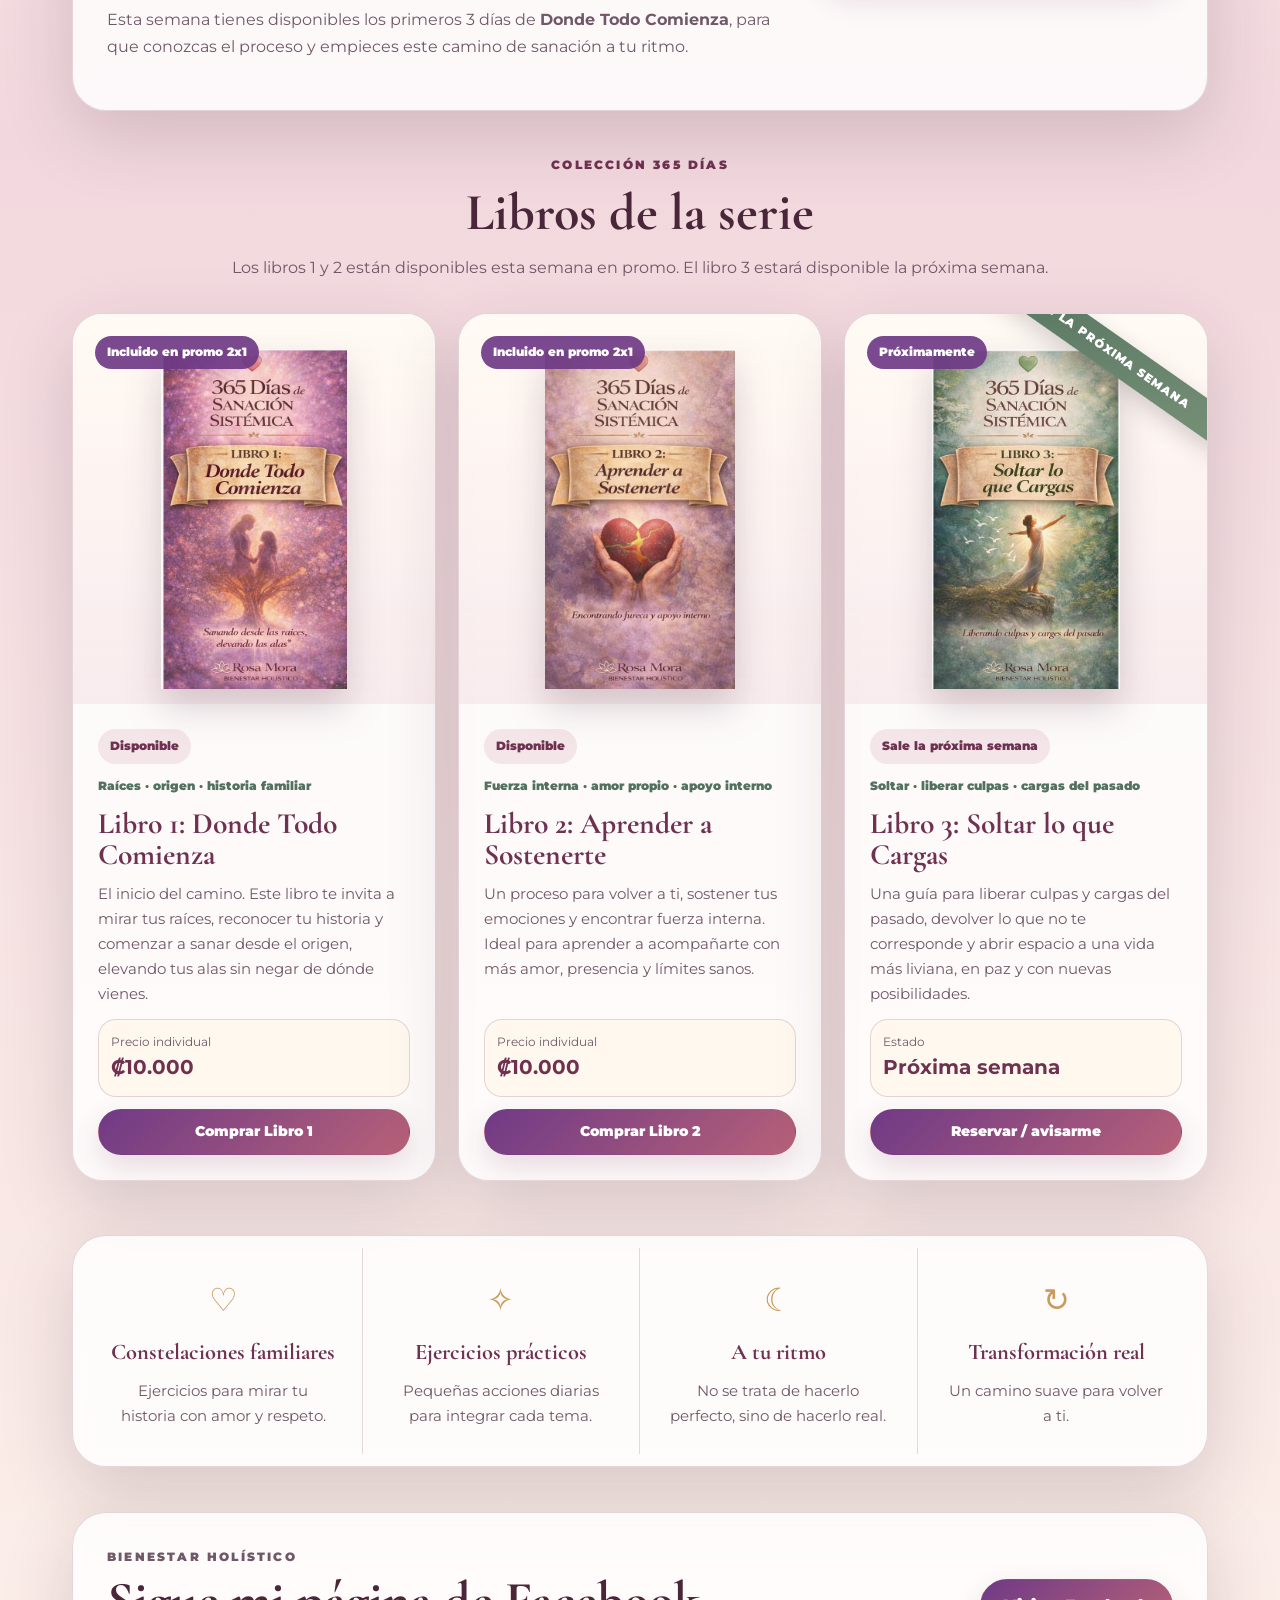
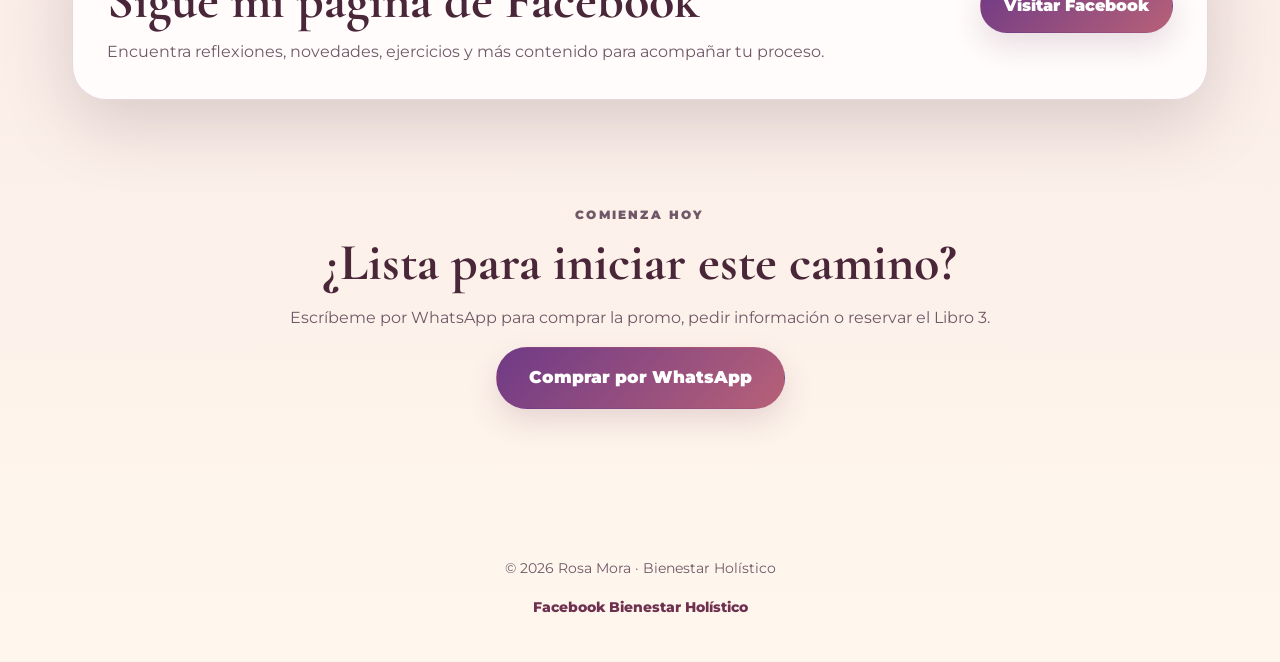
==== commit 228d49c1: "Add files via upload" ====
--- a/index.html
+++ b/index.html
@@ -33,7 +33,9 @@
       </div>
       <div class="hero-actions">
         <a href="#promo" class="btn primary">Ver promo 2x1</a>
-        <a href="https://github.com/rosmorro/bienestarholistico-365-dias-para-sanar-/blob/main/Libro%201%20-%20Primeros%203%20Dias%20-%20Donde%20todo%20Comienza_compressed.pdf" download class="btn soft">Descargar muestra gratis</a>
+        <a href="./muestralibro1.pdf" download="Libro1-Primeros-3-Dias.pdf" class="btn">
+  📘 Descargar primeros 3 días gratis
+</a>
       </div>
     </section>
   </header>
